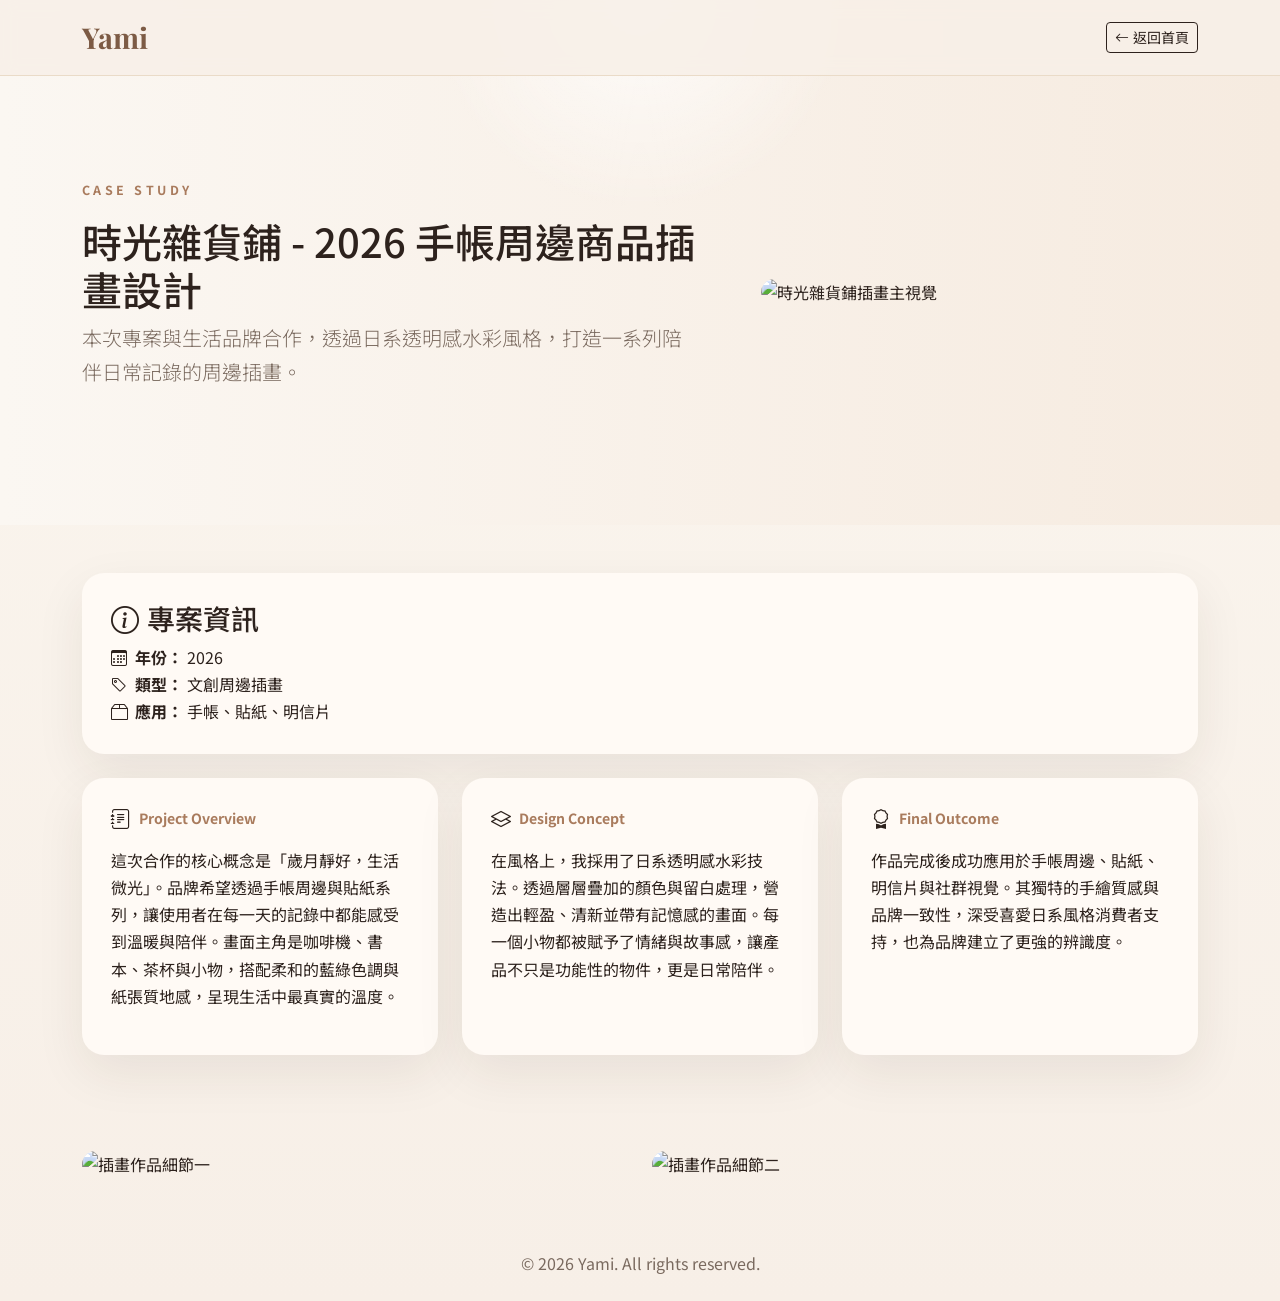
==== projects/time-shop.html @ bd6767d9 "feat: 初始化作品集網站 [2026-06-17 16:08]" ====
<!DOCTYPE html>
<html lang="zh-Hant">
<head>
  <meta charset="UTF-8">
  <meta name="viewport" content="width=device-width, initial-scale=1.0">
  <title>時光雜貨鋪｜Yami 作品案例</title>
  <meta name="description" content="時光雜貨鋪插畫專案案例，包含設計概念、創作過程與最終成果。">
  <link rel="preconnect" href="https://fonts.googleapis.com">
  <link rel="preconnect" href="https://fonts.gstatic.com" crossorigin>
  <link href="https://fonts.googleapis.com/css2?family=Noto+Sans+TC:wght@400;500;700;900&family=Playfair+Display:wght@600;700&display=swap" rel="stylesheet">
  <link href="https://cdn.jsdelivr.net/npm/bootstrap@5.3.3/dist/css/bootstrap.min.css" rel="stylesheet">
  <link rel="stylesheet" href="https://cdn.jsdelivr.net/npm/bootstrap-icons@1.11.3/font/bootstrap-icons.min.css">
  <link rel="stylesheet" href="../assets/css/style.css">
</head>
<body>
  <nav class="navbar navbar-expand-lg fixed-top">
    <div class="container">
      <a class="navbar-brand" href="../index.html">Yami</a>
      <a class="btn btn-outline-secondary btn-sm" href="../index.html"><i class="bi bi-arrow-left me-1"></i>返回首頁</a>
    </div>
  </nav>

  <main>
    <section class="hero-section project-hero">
      <div class="container">
        <div class="row g-5 align-items-center">
          <div class="col-lg-7">
            <p class="eyebrow">Case Study</p>
            <h1>時光雜貨鋪 - 2026 手帳周邊商品插畫設計</h1>
            <p class="lead">本次專案與生活品牌合作，透過日系透明感水彩風格，打造一系列陪伴日常記錄的周邊插畫。</p>
          </div>
          <div class="col-lg-5">
            <img src="https://images.unsplash.com/photo-1517048676732-d65bc937f952?auto=format&fit=crop&w=1100&q=80" alt="時光雜貨鋪插畫主視覺" class="img-fluid rounded-4 project-hero-image" loading="lazy">
          </div>
        </div>
      </div>
    </section>

    <section class="py-5">
      <div class="container">
        <div class="row g-4 mb-4">
          <div class="col-12">
            <div class="service-card">
              <h3><i class="bi bi-info-circle me-2"></i>專案資訊</h3>
              <ul class="list-unstyled mb-0 project-info-list">
                <li><i class="bi bi-calendar3 me-2"></i><strong>年份：</strong> 2026</li>
                <li><i class="bi bi-tag me-2"></i><strong>類型：</strong> 文創周邊插畫</li>
                <li><i class="bi bi-box2 me-2"></i><strong>應用：</strong> 手帳、貼紙、明信片</li>
              </ul>
            </div>
          </div>
        </div>
        <div class="row g-4">
          <div class="col-lg-4 col-md-6">
            <article class="service-card h-100">
              <h2 class="d-flex align-items-center flex-nowrap fs-5 mb-3"><i class="bi bi-journal-text me-2"></i><span>Project Overview</span></h2>
              <p>這次合作的核心概念是「歲月靜好，生活微光」。品牌希望透過手帳周邊與貼紙系列，讓使用者在每一天的記錄中都能感受到溫暖與陪伴。畫面主角是咖啡機、書本、茶杯與小物，搭配柔和的藍綠色調與紙張質地感，呈現生活中最真實的溫度。</p>
            </article>
          </div>
          <div class="col-lg-4 col-md-6">
            <article class="service-card h-100">
              <h2 class="d-flex align-items-center flex-nowrap fs-5 mb-3"><i class="bi bi-layers me-2"></i><span>Design Concept</span></h2>
              <p>在風格上，我採用了日系透明感水彩技法。透過層層疊加的顏色與留白處理，營造出輕盈、清新並帶有記憶感的畫面。每一個小物都被賦予了情緒與故事感，讓產品不只是功能性的物件，更是日常陪伴。</p>
            </article>
          </div>
          <div class="col-lg-4 col-md-6">
            <article class="service-card h-100">
              <h2 class="d-flex align-items-center flex-nowrap fs-5 mb-3"><i class="bi bi-award me-2"></i><span>Final Outcome</span></h2>
              <p>作品完成後成功應用於手帳周邊、貼紙、明信片與社群視覺。其獨特的手繪質感與品牌一致性，深受喜愛日系風格消費者支持，也為品牌建立了更強的辨識度。</p>
            </article>
          </div>
        </div>
      </div>
    </section>

    <section class="py-5 project-gallery">
      <div class="container">
        <div class="row g-4">
          <div class="col-md-6"><img src="https://images.unsplash.com/photo-1517841905240-472988babdf9?auto=format&fit=crop&w=1000&q=80" alt="插畫作品細節一" class="img-fluid rounded-4" loading="lazy"></div>
          <div class="col-md-6"><img src="https://images.unsplash.com/photo-1495474472287-4d71bcdd2085?auto=format&fit=crop&w=1000&q=80" alt="插畫作品細節二" class="img-fluid rounded-4" loading="lazy"></div>
        </div>
      </div>
    </section>
  </main>

  <footer class="footer">
    <div class="container text-center">
      <p class="mb-0">© <span id="year"></span> Yami. All rights reserved.</p>
    </div>
  </footer>

  <script src="https://cdn.jsdelivr.net/npm/bootstrap@5.3.3/dist/js/bootstrap.bundle.min.js"></script>
  <script>
    document.getElementById('year').textContent = new Date().getFullYear();
  </script>
</body>
</html>
---- assets/css/style.css ----
:root {
  --bg: #f7efe7;
  --surface: #fffaf5;
  --surface-2: #f3e3d4;
  --text: #2d221d;
  --muted: #7a6a5f;
  --primary: #a97b5d;
  --primary-dark: #7d5b45;
  --border: #eadbc8;
  --shadow: 0 18px 50px rgba(45, 34, 29, 0.08);
  --radius: 22px;
  --section-space: 96px;
}

* {
  box-sizing: border-box;
}

html {
  scroll-behavior: smooth;
}

body {
  font-family: 'Noto Sans TC', sans-serif;
  color: var(--text);
  background: linear-gradient(180deg, #fbf6ef 0%, var(--bg) 100%);
  line-height: 1.7;
}

img {
  max-width: 100%;
  height: auto;
  display: block;
}

a {
  color: inherit;
  text-decoration: none;
}

.picture-frame,
.portfolio-card,
.hero-card,
.about-image,
.service-card,
.testimonial-card,
.cta-box,
.project-gallery img,
.hero-visual img {
  width: 100%;
}

.navbar {
  background: rgba(247, 239, 231, 0.88);
  backdrop-filter: blur(8px);
  border-bottom: 1px solid var(--border);
}

.navbar-brand {
  font-family: 'Playfair Display', serif;
  font-size: 1.8rem;
  font-weight: 700;
  color: var(--primary-dark);
}

.nav-link {
  color: var(--text) !important;
  font-weight: 500;
}

.btn-primary {
  background: var(--primary);
  border-color: var(--primary);
  color: #fff;
}

.btn-primary:hover {
  background: var(--primary-dark);
  border-color: var(--primary-dark);
}

.btn-outline-secondary {
  border-color: var(--text);
  color: var(--text);
}

.hero-section {
  padding: 180px 0 120px;
  background:
    radial-gradient(circle at top, rgba(255, 255, 255, 0.8), transparent 25%),
    linear-gradient(90deg, #fbf7f2 0%, #f6ebe0 100%);
}

.hero-text h1 {
  font-family: 'Playfair Display', serif;
  font-size: clamp(3rem, 5vw, 5rem);
  line-height: 1.1;
  margin-bottom: 1rem;
}

.eyebrow {
  text-transform: uppercase;
  letter-spacing: 0.28em;
  font-size: 0.78rem;
  color: var(--primary);
  font-weight: 700;
}

.lead {
  color: var(--muted);
  max-width: 56ch;
}

.hero-actions {
  display: flex;
  gap: 1rem;
}

.hero-meta {
  color: var(--muted);
  font-size: 0.95rem;
}

.hero-card {
  position: relative;
  background: var(--surface);
  border-radius: var(--radius);
  padding: 1rem;
  box-shadow: var(--shadow);
}

.hero-card::before {
  content: '';
  position: absolute;
  inset: 12px;
  border: 1px solid rgba(169, 123, 93, 0.15);
  border-radius: calc(var(--radius) - 8px);
  pointer-events: none;
}

.hero-card img {
  width: 100%;
  height: auto;
  aspect-ratio: 4 / 5;
  object-fit: cover;
  object-position: center;
  border-radius: calc(var(--radius) - 8px);
}

.section-heading h2,
.about-section h2,
.cta-box h2,
.testimonial-section h2 {
  font-family: 'Playfair Display', serif;
  font-size: clamp(2rem, 3vw, 3rem);
  margin-bottom: 1rem;
}

.portfolio-card {
  display: block;
  background: var(--surface);
  border-radius: var(--radius);
  overflow: hidden;
  box-shadow: var(--shadow);
  transition: transform 0.3s ease, box-shadow 0.3s ease;
}

.portfolio-card:hover {
  transform: translateY(-6px);
  box-shadow: 0 24px 60px rgba(45, 34, 29, 0.12);
}

.portfolio-card img {
  width: 100%;
  height: 320px;
  object-fit: cover;
  object-position: center;
}

.portfolio-card-body {
  padding: 1.4rem;
}

.portfolio-card-body span {
  color: var(--primary);
  font-size: 0.9rem;
  text-transform: uppercase;
  letter-spacing: 0.18em;
}

.portfolio-card-body h3 {
  margin-top: 0.5rem;
  font-size: 1.3rem;
}

.portfolio-card-footer {
  display: flex;
  align-items: center;
  justify-content: space-between;
  margin-top: 0.8rem;
  color: var(--primary-dark);
  font-size: 0.95rem;
  font-weight: 600;
}

.about-section,
.services-section,
.testimonial-section,
.cta-section {
  padding: 96px 0;
}

.about-image {
  width: 100%;
  height: 100%;
  min-height: 540px;
  object-fit: cover;
  object-position: center;
}

.info-box,
.service-card,
.testimonial-card,
.cta-box {
  background: var(--surface);
  border-radius: var(--radius);
  box-shadow: var(--shadow);
}

.info-box {
  padding: 1.2rem;
}

.info-box h4 {
  font-size: 2rem;
  color: var(--primary);
}

.service-card {
  padding: 1.8rem;
  height: 100%;
  position: relative;
}

.service-icon {
  display: inline-flex;
  align-items: center;
  justify-content: center;
  width: 52px;
  height: 52px;
  border-radius: 50%;
  background: var(--surface-2);
  color: var(--primary-dark);
  font-size: 1.2rem;
  margin-bottom: 1rem;
}

.service-card span {
  color: var(--primary);
  font-size: 0.88rem;
  font-weight: 700;
}

.testimonial-card {
  padding: 2rem;
}

.testimonial-card p {
  font-size: 1.05rem;
  margin-bottom: 1rem;
}

.testimonial-card span {
  color: var(--muted);
  display: block;
}

.cta-box {
  padding: 2.5rem;
  background: linear-gradient(90deg, #f8eee2 0%, #f5ded0 100%);
}

.project-gallery img,
.project-hero img {
  width: 100%;
  height: auto;
  object-fit: cover;
  object-position: center;
}

.contact-info li {
  display: flex;
  align-items: center;
  color: var(--muted);
  margin-bottom: 0.5rem;
}

.form-control {
  border-radius: 999px;
  border: 1px solid var(--border);
  padding: 0.9rem 1rem;
}

textarea.form-control {
  border-radius: 18px;
}

.footer {
  padding: 1.5rem 0;
  color: var(--muted);
}

.footer-icons {
  display: flex;
  align-items: center;
  gap: 0.8rem;
}

.footer-icons a {
  color: var(--primary-dark);
  font-size: 1rem;
}

.project-hero {
  padding-top: 180px;
}

@media (max-width: 991px) {
  .hero-section {
    padding-top: 150px;
  }

  .hero-text {
    text-align: center;
  }

  .hero-actions {
    justify-content: center;
  }

  .hero-meta {
    justify-content: center;
  }
}

@media (max-width: 576px) {
  .hero-section {
    padding: 140px 0 80px;
  }

  .hero-actions {
    flex-direction: column;
  }

  .cta-box {
    padding: 1.5rem;
  }
}
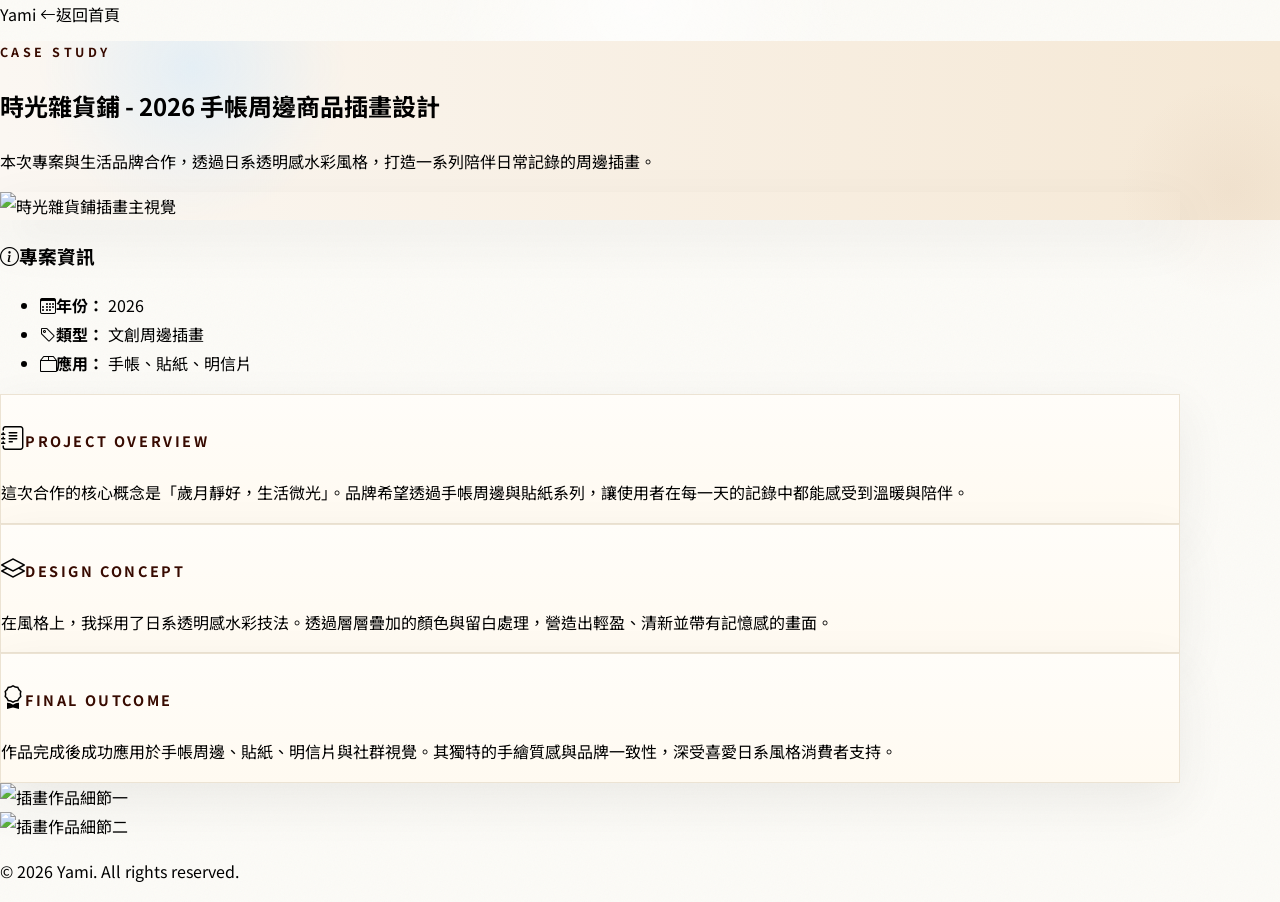
==== commit 6b081c67: "feat: migrate portfolio styling to tailwind daisyui [2026-06-17 08:50]" ====
--- a/projects/time-shop.html
+++ b/projects/time-shop.html
@@ -1,5 +1,5 @@
 <!DOCTYPE html>
-<html lang="zh-Hant">
+<html lang="zh-Hant" data-theme="caramellatte">
 <head>
   <meta charset="UTF-8">
   <meta name="viewport" content="width=device-width, initial-scale=1.0">
@@ -7,89 +7,86 @@
   <meta name="description" content="時光雜貨鋪插畫專案案例，包含設計概念、創作過程與最終成果。">
   <link rel="preconnect" href="https://fonts.googleapis.com">
   <link rel="preconnect" href="https://fonts.gstatic.com" crossorigin>
-  <link href="https://fonts.googleapis.com/css2?family=Noto+Sans+TC:wght@400;500;700;900&family=Playfair+Display:wght@600;700&display=swap" rel="stylesheet">
-  <link href="https://cdn.jsdelivr.net/npm/bootstrap@5.3.3/dist/css/bootstrap.min.css" rel="stylesheet">
+  <link href="https://fonts.googleapis.com/css2?family=Cormorant+Garamond:wght@500;600;700&family=Noto+Sans+TC:wght@400;500;700;900&family=Noto+Serif+TC:wght@400;600;700&family=Playfair+Display:wght@600;700&display=swap" rel="stylesheet">
   <link rel="stylesheet" href="https://cdn.jsdelivr.net/npm/bootstrap-icons@1.11.3/font/bootstrap-icons.min.css">
+  <script src="https://cdn.jsdelivr.net/npm/@tailwindcss/browser@4"></script>
+  <link href="https://cdn.jsdelivr.net/npm/daisyui@5" rel="stylesheet" />
+  <style type="text/tailwindcss">
+    @theme {
+      --font-display: 'Cormorant Garamond', 'Playfair Display', serif;
+      --font-sans: 'Noto Sans TC', sans-serif;
+      --font-serif: 'Noto Serif TC', serif;
+    }
+  </style>
   <link rel="stylesheet" href="../assets/css/style.css">
 </head>
-<body>
-  <nav class="navbar navbar-expand-lg fixed-top">
-    <div class="container">
-      <a class="navbar-brand" href="../index.html">Yami</a>
-      <a class="btn btn-outline-secondary btn-sm" href="../index.html"><i class="bi bi-arrow-left me-1"></i>返回首頁</a>
-    </div>
-  </nav>
+<body class="bg-base-100 text-base-content font-sans">
+  <header class="sticky top-0 z-50 border-b border-base-300/50 bg-base-100/80 backdrop-blur-xl">
+    <nav class="container mx-auto flex max-w-7xl items-center justify-between px-6 py-4">
+      <a class="font-display text-3xl font-semibold tracking-[0.18em] text-primary" href="../index.html">Yami</a>
+      <a class="btn btn-outline btn-sm" href="../index.html"><i class="bi bi-arrow-left me-1"></i>返回首頁</a>
+    </nav>
+  </header>
 
   <main>
-    <section class="hero-section project-hero">
-      <div class="container">
-        <div class="row g-5 align-items-center">
-          <div class="col-lg-7">
+    <section class="hero-section relative overflow-hidden py-24 lg:py-32">
+      <div class="container mx-auto max-w-7xl px-6">
+        <div class="grid items-center gap-12 lg:grid-cols-[1.1fr_0.9fr]">
+          <div>
             <p class="eyebrow">Case Study</p>
-            <h1>時光雜貨鋪 - 2026 手帳周邊商品插畫設計</h1>
-            <p class="lead">本次專案與生活品牌合作，透過日系透明感水彩風格，打造一系列陪伴日常記錄的周邊插畫。</p>
+            <h1 class="font-display text-5xl leading-none md:text-6xl">時光雜貨鋪 - 2026 手帳周邊商品插畫設計</h1>
+            <p class="lead mt-5 max-w-2xl">本次專案與生活品牌合作，透過日系透明感水彩風格，打造一系列陪伴日常記錄的周邊插畫。</p>
           </div>
-          <div class="col-lg-5">
-            <img src="https://images.unsplash.com/photo-1517048676732-d65bc937f952?auto=format&fit=crop&w=1100&q=80" alt="時光雜貨鋪插畫主視覺" class="img-fluid rounded-4 project-hero-image" loading="lazy">
+          <div>
+            <img src="https://images.unsplash.com/photo-1517048676732-d65bc937f952?auto=format&fit=crop&w=1100&q=80" alt="時光雜貨鋪插畫主視覺" class="project-hero-image h-[520px] w-full rounded-[2rem] object-cover shadow-lg" loading="lazy">
           </div>
         </div>
       </div>
     </section>
 
-    <section class="py-5">
-      <div class="container">
-        <div class="row g-4 mb-4">
-          <div class="col-12">
-            <div class="service-card">
-              <h3><i class="bi bi-info-circle me-2"></i>專案資訊</h3>
-              <ul class="list-unstyled mb-0 project-info-list">
-                <li><i class="bi bi-calendar3 me-2"></i><strong>年份：</strong> 2026</li>
-                <li><i class="bi bi-tag me-2"></i><strong>類型：</strong> 文創周邊插畫</li>
-                <li><i class="bi bi-box2 me-2"></i><strong>應用：</strong> 手帳、貼紙、明信片</li>
-              </ul>
-            </div>
-          </div>
+    <section class="py-16">
+      <div class="container mx-auto max-w-7xl px-6">
+        <div class="mb-6 rounded-[1rem] bg-base-100 p-6 shadow-sm">
+          <h3 class="text-2xl font-semibold"><i class="bi bi-info-circle me-2"></i>專案資訊</h3>
+          <ul class="mt-4 space-y-2 text-base-content/80">
+            <li><i class="bi bi-calendar3 me-2"></i><strong>年份：</strong> 2026</li>
+            <li><i class="bi bi-tag me-2"></i><strong>類型：</strong> 文創周邊插畫</li>
+            <li><i class="bi bi-box2 me-2"></i><strong>應用：</strong> 手帳、貼紙、明信片</li>
+          </ul>
         </div>
-        <div class="row g-4">
-          <div class="col-lg-4 col-md-6">
-            <article class="service-card h-100">
-              <h2 class="d-flex align-items-center flex-nowrap fs-5 mb-3"><i class="bi bi-journal-text me-2"></i><span>Project Overview</span></h2>
-              <p>這次合作的核心概念是「歲月靜好，生活微光」。品牌希望透過手帳周邊與貼紙系列，讓使用者在每一天的記錄中都能感受到溫暖與陪伴。畫面主角是咖啡機、書本、茶杯與小物，搭配柔和的藍綠色調與紙張質地感，呈現生活中最真實的溫度。</p>
-            </article>
-          </div>
-          <div class="col-lg-4 col-md-6">
-            <article class="service-card h-100">
-              <h2 class="d-flex align-items-center flex-nowrap fs-5 mb-3"><i class="bi bi-layers me-2"></i><span>Design Concept</span></h2>
-              <p>在風格上，我採用了日系透明感水彩技法。透過層層疊加的顏色與留白處理，營造出輕盈、清新並帶有記憶感的畫面。每一個小物都被賦予了情緒與故事感，讓產品不只是功能性的物件，更是日常陪伴。</p>
-            </article>
-          </div>
-          <div class="col-lg-4 col-md-6">
-            <article class="service-card h-100">
-              <h2 class="d-flex align-items-center flex-nowrap fs-5 mb-3"><i class="bi bi-award me-2"></i><span>Final Outcome</span></h2>
-              <p>作品完成後成功應用於手帳周邊、貼紙、明信片與社群視覺。其獨特的手繪質感與品牌一致性，深受喜愛日系風格消費者支持，也為品牌建立了更強的辨識度。</p>
-            </article>
-          </div>
+        <div class="grid gap-6 md:grid-cols-3">
+          <article class="service-card rounded-[1rem] p-6">
+            <h2 class="mb-3 flex items-center gap-2 text-xl font-semibold"><i class="bi bi-journal-text"></i><span>Project Overview</span></h2>
+            <p>這次合作的核心概念是「歲月靜好，生活微光」。品牌希望透過手帳周邊與貼紙系列，讓使用者在每一天的記錄中都能感受到溫暖與陪伴。</p>
+          </article>
+          <article class="service-card rounded-[1rem] p-6">
+            <h2 class="mb-3 flex items-center gap-2 text-xl font-semibold"><i class="bi bi-layers"></i><span>Design Concept</span></h2>
+            <p>在風格上，我採用了日系透明感水彩技法。透過層層疊加的顏色與留白處理，營造出輕盈、清新並帶有記憶感的畫面。</p>
+          </article>
+          <article class="service-card rounded-[1rem] p-6">
+            <h2 class="mb-3 flex items-center gap-2 text-xl font-semibold"><i class="bi bi-award"></i><span>Final Outcome</span></h2>
+            <p>作品完成後成功應用於手帳周邊、貼紙、明信片與社群視覺。其獨特的手繪質感與品牌一致性，深受喜愛日系風格消費者支持。</p>
+          </article>
         </div>
       </div>
     </section>
 
-    <section class="py-5 project-gallery">
-      <div class="container">
-        <div class="row g-4">
-          <div class="col-md-6"><img src="https://images.unsplash.com/photo-1517841905240-472988babdf9?auto=format&fit=crop&w=1000&q=80" alt="插畫作品細節一" class="img-fluid rounded-4" loading="lazy"></div>
-          <div class="col-md-6"><img src="https://images.unsplash.com/photo-1495474472287-4d71bcdd2085?auto=format&fit=crop&w=1000&q=80" alt="插畫作品細節二" class="img-fluid rounded-4" loading="lazy"></div>
+    <section class="py-16 project-gallery">
+      <div class="container mx-auto max-w-7xl px-6">
+        <div class="grid gap-6 md:grid-cols-2">
+          <img src="https://images.unsplash.com/photo-1517841905240-472988babdf9?auto=format&fit=crop&w=1000&q=80" alt="插畫作品細節一" class="h-[420px] w-full rounded-[1.5rem] object-cover" loading="lazy">
+          <img src="https://images.unsplash.com/photo-1495474472287-4d71bcdd2085?auto=format&fit=crop&w=1000&q=80" alt="插畫作品細節二" class="h-[420px] w-full rounded-[1.5rem] object-cover" loading="lazy">
         </div>
       </div>
     </section>
   </main>
 
-  <footer class="footer">
-    <div class="container text-center">
+  <footer class="py-8 text-base-content/70">
+    <div class="container mx-auto max-w-7xl px-6 text-center">
       <p class="mb-0">© <span id="year"></span> Yami. All rights reserved.</p>
     </div>
   </footer>
 
-  <script src="https://cdn.jsdelivr.net/npm/bootstrap@5.3.3/dist/js/bootstrap.bundle.min.js"></script>
   <script>
     document.getElementById('year').textContent = new Date().getFullYear();
   </script>
--- a/assets/css/style.css
+++ b/assets/css/style.css
@@ -1,15 +1,7 @@
 :root {
-  --bg: #f7efe7;
-  --surface: #fffaf5;
-  --surface-2: #f3e3d4;
-  --text: #2d221d;
-  --muted: #7a6a5f;
-  --primary: #a97b5d;
-  --primary-dark: #7d5b45;
-  --border: #eadbc8;
-  --shadow: 0 18px 50px rgba(45, 34, 29, 0.08);
-  --radius: 22px;
-  --section-space: 96px;
+  --font-body: 'Noto Sans TC', sans-serif;
+  --font-display: 'Cormorant Garamond', 'Playfair Display', serif;
+  --font-serif: 'Noto Serif TC', serif;
 }
 
 * {
@@ -21,15 +13,17 @@
 }
 
 body {
-  font-family: 'Noto Sans TC', sans-serif;
-  color: var(--text);
-  background: linear-gradient(180deg, #fbf6ef 0%, var(--bg) 100%);
-  line-height: 1.7;
+  margin: 0;
+  font-family: var(--font-body);
+  line-height: 1.8;
+  background-color: #fcfbf7;
+  background-image:
+    radial-gradient(circle at top, rgba(255, 255, 255, 0.68), transparent 18%),
+    url("data:image/svg+xml,%3Csvg xmlns='http://www.w3.org/2000/svg' width='200' height='200' viewBox='0 0 200 200'%3E%3Cfilter id='n'%3E%3CfeTurbulence type='fractalNoise' baseFrequency='0.7' numOctaves='3' stitchTiles='stitch'/%3E%3C/filter%3E%3Crect width='100%25' height='100%25' filter='url(%23n)' opacity='0.03'/%3E%3C/svg%3E");
 }
 
 img {
   max-width: 100%;
-  height: auto;
   display: block;
 }
 
@@ -38,136 +32,71 @@
   text-decoration: none;
 }
 
-.picture-frame,
-.portfolio-card,
-.hero-card,
-.about-image,
-.service-card,
-.testimonial-card,
-.cta-box,
-.project-gallery img,
-.hero-visual img {
-  width: 100%;
-}
-
-.navbar {
-  background: rgba(247, 239, 231, 0.88);
-  backdrop-filter: blur(8px);
-  border-bottom: 1px solid var(--border);
-}
-
-.navbar-brand {
-  font-family: 'Playfair Display', serif;
-  font-size: 1.8rem;
-  font-weight: 700;
-  color: var(--primary-dark);
-}
-
-.nav-link {
-  color: var(--text) !important;
-  font-weight: 500;
-}
-
-.btn-primary {
-  background: var(--primary);
-  border-color: var(--primary);
-  color: #fff;
-}
-
-.btn-primary:hover {
-  background: var(--primary-dark);
-  border-color: var(--primary-dark);
-}
-
-.btn-outline-secondary {
-  border-color: var(--text);
-  color: var(--text);
-}
-
-.hero-section {
-  padding: 180px 0 120px;
-  background:
-    radial-gradient(circle at top, rgba(255, 255, 255, 0.8), transparent 25%),
-    linear-gradient(90deg, #fbf7f2 0%, #f6ebe0 100%);
-}
-
-.hero-text h1 {
-  font-family: 'Playfair Display', serif;
-  font-size: clamp(3rem, 5vw, 5rem);
-  line-height: 1.1;
-  margin-bottom: 1rem;
+.container {
+  max-width: 1180px;
 }
 
 .eyebrow {
   text-transform: uppercase;
   letter-spacing: 0.28em;
   font-size: 0.78rem;
-  color: var(--primary);
   font-weight: 700;
+  color: oklch(22.45% 0.075 37.85);
 }
 
-.lead {
-  color: var(--muted);
-  max-width: 56ch;
+.hero-section {
+  position: relative;
+  background:
+    radial-gradient(circle at 15% 15%, rgba(220, 236, 248, 0.7), transparent 14%),
+    linear-gradient(90deg, #fbf7f2 0%, #f5e8d5 100%);
 }
 
-.hero-actions {
-  display: flex;
-  gap: 1rem;
+.hero-section::after {
+  content: '';
+  position: absolute;
+  inset: auto -60px -80px auto;
+  width: 220px;
+  height: 220px;
+  background: radial-gradient(circle, rgba(181, 138, 106, 0.08), transparent 70%);
+  pointer-events: none;
 }
 
-.hero-meta {
-  color: var(--muted);
-  font-size: 0.95rem;
+.hero-card,
+.portfolio-card,
+.service-card,
+.testimonial-card,
+.cta-box,
+.info-box,
+.project-hero-image {
+  box-shadow: 0 18px 50px rgba(45, 45, 45, 0.08);
 }
 
 .hero-card {
   position: relative;
-  background: var(--surface);
-  border-radius: var(--radius);
   padding: 1rem;
-  box-shadow: var(--shadow);
+  background: #fffdf9;
+  border-radius: 2rem;
 }
 
 .hero-card::before {
   content: '';
   position: absolute;
   inset: 12px;
-  border: 1px solid rgba(169, 123, 93, 0.15);
-  border-radius: calc(var(--radius) - 8px);
+  border: 1px solid #d9c7ad;
+  border-radius: 2rem;
+  opacity: 0.18;
   pointer-events: none;
 }
 
 .hero-card img {
-  width: 100%;
-  height: auto;
   aspect-ratio: 4 / 5;
   object-fit: cover;
   object-position: center;
-  border-radius: calc(var(--radius) - 8px);
-}
-
-.section-heading h2,
-.about-section h2,
-.cta-box h2,
-.testimonial-section h2 {
-  font-family: 'Playfair Display', serif;
-  font-size: clamp(2rem, 3vw, 3rem);
-  margin-bottom: 1rem;
+  border-radius: 2rem;
 }
 
 .portfolio-card {
-  display: block;
-  background: var(--surface);
-  border-radius: var(--radius);
-  overflow: hidden;
-  box-shadow: var(--shadow);
-  transition: transform 0.3s ease, box-shadow 0.3s ease;
-}
-
-.portfolio-card:hover {
-  transform: translateY(-6px);
-  box-shadow: 0 24px 60px rgba(45, 34, 29, 0.12);
+  background: #fffdf9;
 }
 
 .portfolio-card img {
@@ -177,20 +106,12 @@
   object-position: center;
 }
 
-.portfolio-card-body {
-  padding: 1.4rem;
-}
-
-.portfolio-card-body span {
-  color: var(--primary);
+.portfolio-card-body span,
+.service-card span {
+  color: oklch(22.45% 0.075 37.85);
   font-size: 0.9rem;
   text-transform: uppercase;
   letter-spacing: 0.18em;
-}
-
-.portfolio-card-body h3 {
-  margin-top: 0.5rem;
-  font-size: 1.3rem;
 }
 
 .portfolio-card-footer {
@@ -198,48 +119,14 @@
   align-items: center;
   justify-content: space-between;
   margin-top: 0.8rem;
-  color: var(--primary-dark);
+  color: #7a5d46;
   font-size: 0.95rem;
   font-weight: 600;
 }
 
-.about-section,
-.services-section,
-.testimonial-section,
-.cta-section {
-  padding: 96px 0;
-}
-
-.about-image {
-  width: 100%;
-  height: 100%;
-  min-height: 540px;
-  object-fit: cover;
-  object-position: center;
-}
-
-.info-box,
-.service-card,
-.testimonial-card,
-.cta-box {
-  background: var(--surface);
-  border-radius: var(--radius);
-  box-shadow: var(--shadow);
-}
-
-.info-box {
-  padding: 1.2rem;
-}
-
-.info-box h4 {
-  font-size: 2rem;
-  color: var(--primary);
-}
-
 .service-card {
-  padding: 1.8rem;
-  height: 100%;
-  position: relative;
+  background: linear-gradient(180deg, #fffdf9 0%, #fffaf1 100%);
+  border: 1px solid #ece3d3;
 }
 
 .service-icon {
@@ -248,111 +135,25 @@
   justify-content: center;
   width: 52px;
   height: 52px;
-  border-radius: 50%;
-  background: var(--surface-2);
-  color: var(--primary-dark);
+  border-radius: 999px;
+  background: #eef6fb;
+  color: #7a5d46;
   font-size: 1.2rem;
   margin-bottom: 1rem;
 }
 
-.service-card span {
-  color: var(--primary);
-  font-size: 0.88rem;
-  font-weight: 700;
-}
-
-.testimonial-card {
-  padding: 2rem;
-}
-
-.testimonial-card p {
-  font-size: 1.05rem;
-  margin-bottom: 1rem;
-}
-
-.testimonial-card span {
-  color: var(--muted);
-  display: block;
-}
-
 .cta-box {
-  padding: 2.5rem;
   background: linear-gradient(90deg, #f8eee2 0%, #f5ded0 100%);
-}
-
-.project-gallery img,
-.project-hero img {
-  width: 100%;
-  height: auto;
-  object-fit: cover;
-  object-position: center;
 }
 
 .contact-info li {
   display: flex;
   align-items: center;
-  color: var(--muted);
-  margin-bottom: 0.5rem;
 }
 
-.form-control {
-  border-radius: 999px;
-  border: 1px solid var(--border);
-  padding: 0.9rem 1rem;
-}
-
-textarea.form-control {
-  border-radius: 18px;
-}
-
-.footer {
-  padding: 1.5rem 0;
-  color: var(--muted);
-}
-
-.footer-icons {
-  display: flex;
-  align-items: center;
-  gap: 0.8rem;
-}
-
-.footer-icons a {
-  color: var(--primary-dark);
-  font-size: 1rem;
-}
-
-.project-hero {
-  padding-top: 180px;
-}
-
-@media (max-width: 991px) {
+@media (max-width: 1023px) {
   .hero-section {
-    padding-top: 150px;
-  }
-
-  .hero-text {
-    text-align: center;
-  }
-
-  .hero-actions {
-    justify-content: center;
-  }
-
-  .hero-meta {
-    justify-content: center;
+    padding-top: 6rem;
   }
 }
 
-@media (max-width: 576px) {
-  .hero-section {
-    padding: 140px 0 80px;
-  }
-
-  .hero-actions {
-    flex-direction: column;
-  }
-
-  .cta-box {
-    padding: 1.5rem;
-  }
-}
